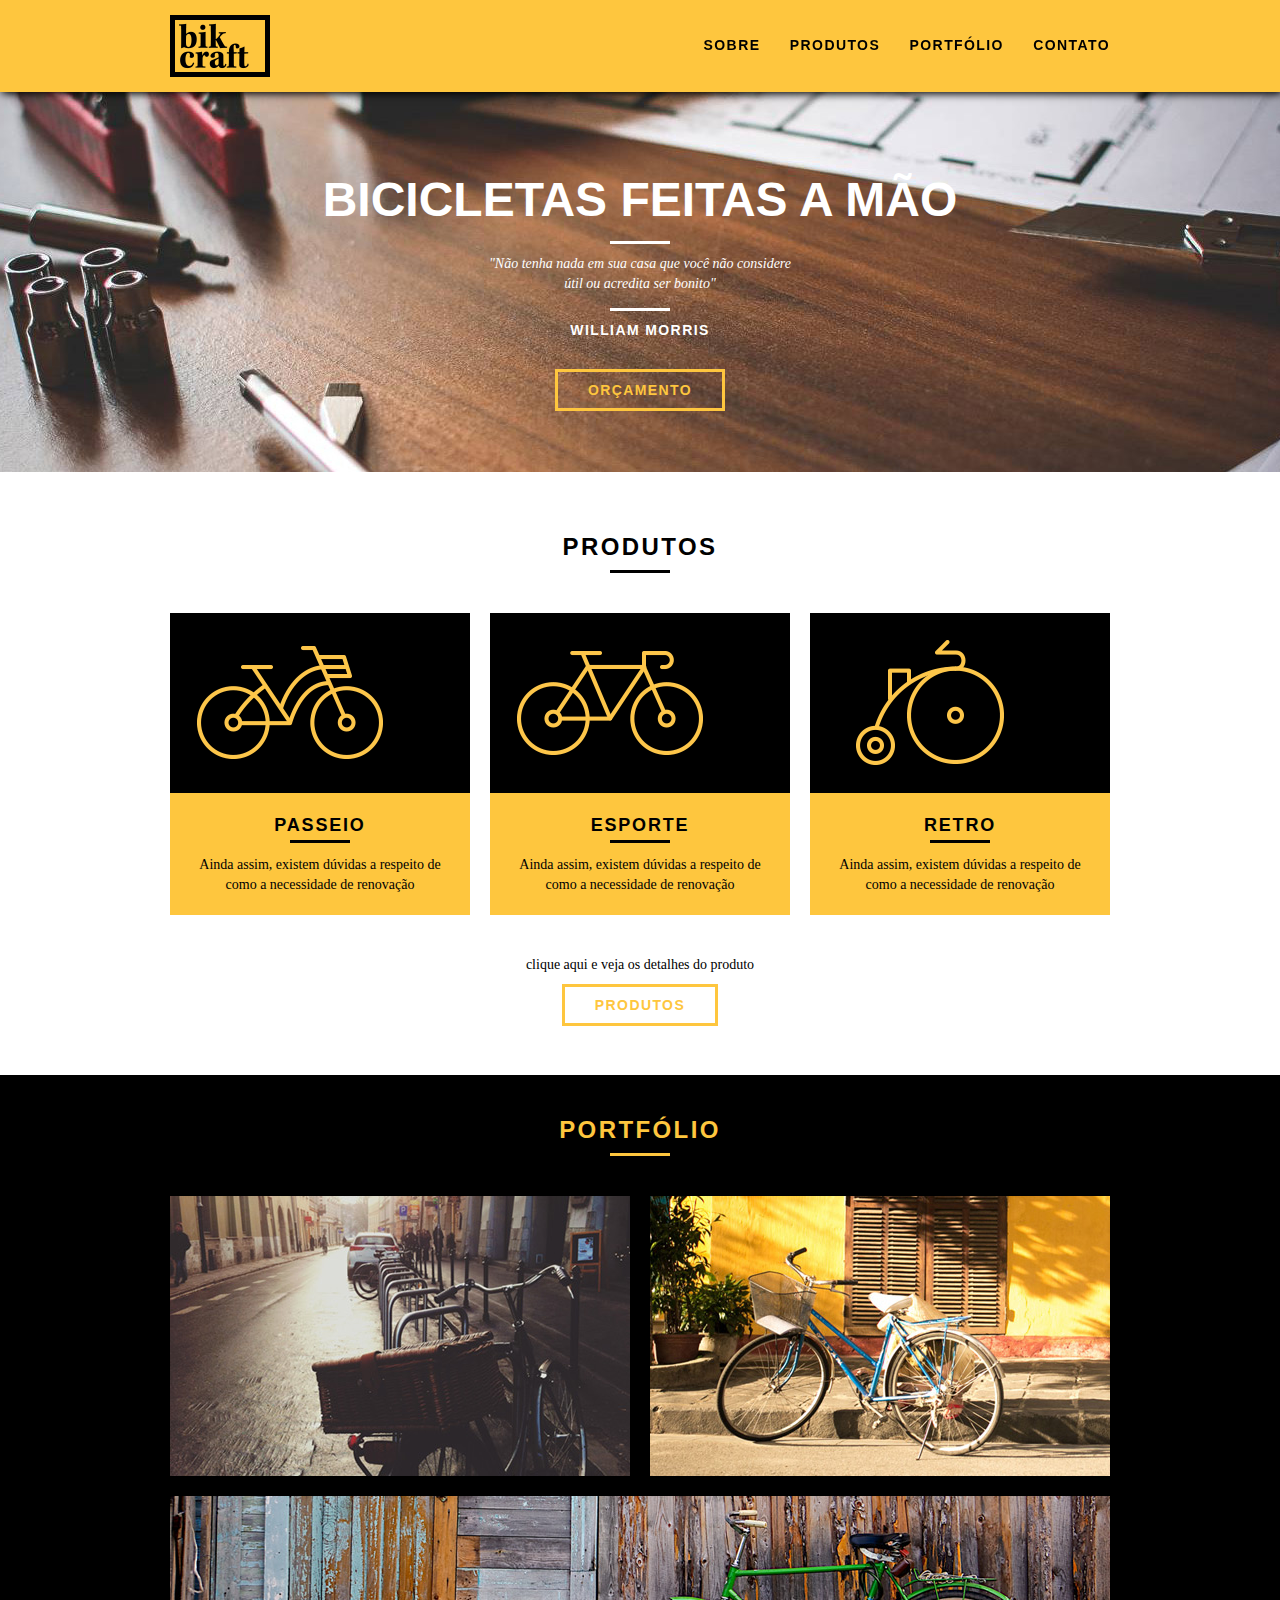
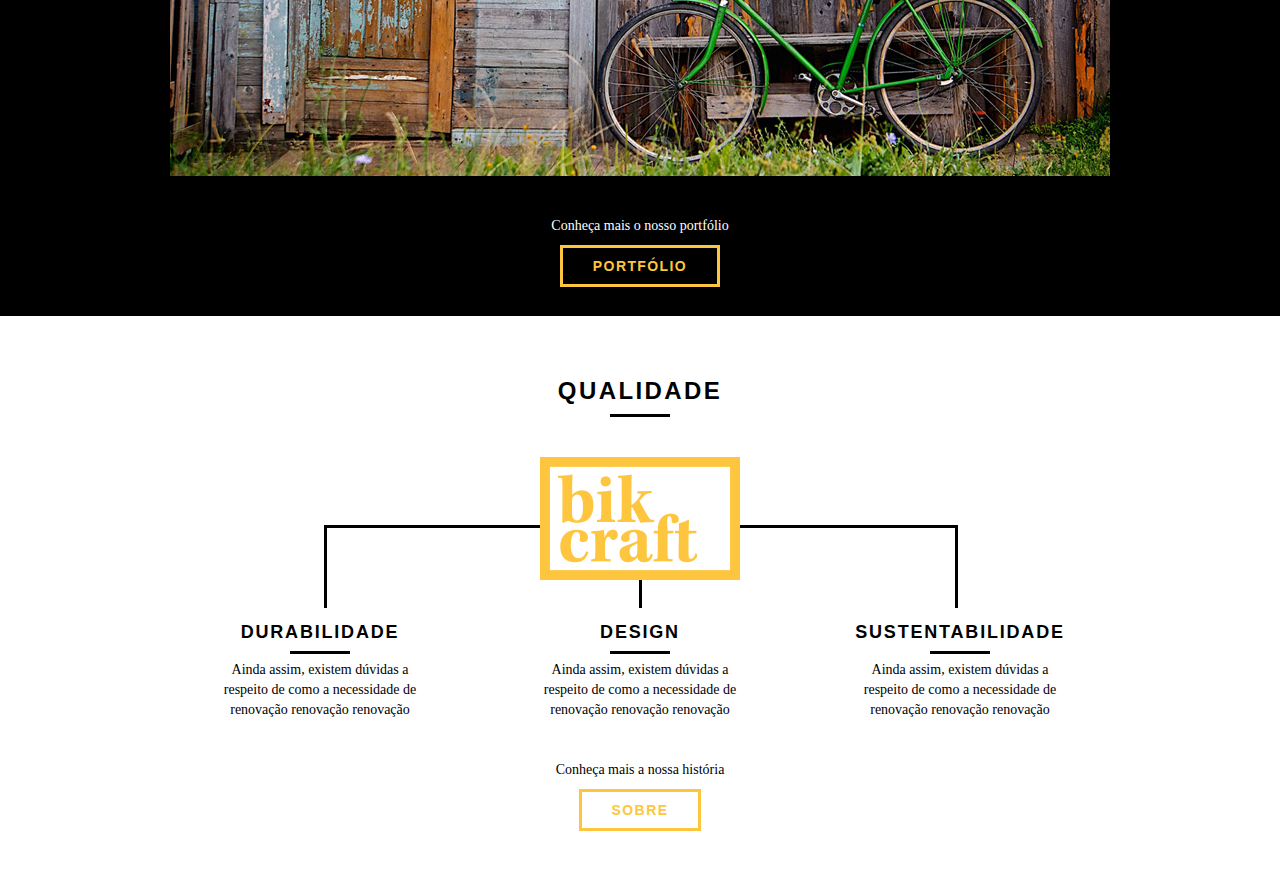
==== index.html @ 04f8bde7 "Criação da home" ====
<!DOCTYPE html>
<html lang="pt-br">

	<head>
		<meta charset="utf-8">
		<title>Bikcraft</title>
		<!--CSS-->
		<link rel="stylesheet" href="css/normalize.css">
		<link rel="stylesheet" href="css/reset.css">
		<link rel="stylesheet" href="css/grid.css">
		<link rel="stylesheet" href="css/style.css">
	</head>

	<body>

		<header class="header">
			<div class="container">
				<a href="index.html" class="grid-4">
					<img src="img/bikcraft.png" alt="Bikcraft">
				</a>
				<nav class="grid-12 header_menu">
					<ul>
						<li><a href="sobre.html">Sobre</a></li>
						<li><a href="produtos.html">Produtos</a></li>
						<li><a href="portfolio.html">Portfólio</a></li>
						<li><a href="contato.html">Contato</a></li>
					</ul>
				</nav>	
			</div>									
		</header>

		<section class="introduction">
			<div class="container">
				<h1>Bicicletas Feitas a Mão</h1>
				<blockquote class="quote-externo">
					<p>"Não tenha nada em sua casa que você não considere útil ou acredita ser bonito"</p>
					<cite>WILLIAM MORRIS</cite>
				</blockquote>
				<a href="produtos.html" class="btn">Orçamento</a>
			</div>
		</section>

		<section class="products container">
			<h2 class="subtitle">Produtos</h2>
			<ul class="products_list">

				<li class="grid-1-3">
					<div class="products_icon">
						<img src="img/produtos/passeio.png" alt="Bikcraft Passeio">
					</div>
					<h3>Passeio</h3>
					<p>Ainda assim, existem dúvidas a respeito de como a necessidade de renovação</p>
				</li>
				
				<li class="grid-1-3">
					<div class="products_icon">
						<img src="img/produtos/esporte.png" alt="Bikcraft Esporte">
					</div>
					<h3>Esporte</h3>
					<p>Ainda assim, existem dúvidas a respeito de como a necessidade de renovação</p>
				</li>
			
					<li class="grid-1-3">
						<div class="products_icon">
							<img src="img/produtos/retro.png" alt="Bikcraft Retro">
						</div>
						<h3>Retro</h3>
						<p>Ainda assim, existem dúvidas a respeito de como a necessidade de renovação</p>
					</li>
			</ul>

			<div class="call">
				<p>clique aqui e veja os detalhes do produto</p>
				<a href="produtos.html" class="btn btn-preto">Produtos</a>
			</div>
		</section> <!-- Fecha Produtos -->
		<section class="portfolio">
			<div class="container">
				<h2 class="subtitle">Portfólio</h2>
				<ul class="portfolio_list">
					<li class="grid-8"><img src="img/portfolio/retro.jpg" alt="Bicicleta Retro"></li>
					<li class="grid-8"><img src="img/portfolio/passeio.jpg" alt="Bicicleta Passeio"></li>
					<li class="grid-16"><img src="img/portfolio/esporte.jpg" alt="Bicicleta Esporte"></li>
				</ul>
				<div class="call">
					<p>Conheça mais o nosso portfólio</p>
					<a href="portfolio.html" class="btn">Portfólio</a>
				</div>
			</div>
		</section><!-- Fecha Portfólio -->
		<section class="quality container">
			<h2 class="subtitle">Qualidade</h2>
			<img src="img/bikcraft-qualidade.png" alt="Bikcraft">
			<ul class="quality_list">
				<li class="grid-1-3">
					<h3>Durabilidade</h3>
					<p>Ainda assim, existem dúvidas a respeito de como a necessidade de renovação renovação renovação</p>
				</li>
				<li class="grid-1-3">
					<h3>Design</h3>
					<p>Ainda assim, existem dúvidas a respeito de como a necessidade de renovação renovação renovação</p>
				</li>
				<li class="grid-1-3">
					<h3>sustentabilidade</h3>
					<p>Ainda assim, existem dúvidas a respeito de como a necessidade de renovação renovação renovação</p>
				</li>		
			</ul>
			<div class="call">
				<p>Conheça mais a nossa história</p>
				<a href="sobre.html" class="btn btn-preto">Sobre</a>
			</div>
		</section>
	</body>
</html>
---- css/grid.css ----
*, *:before, *:after {
  -webkit-box-sizing: border-box; 
  -moz-box-sizing: border-box; 
  box-sizing: border-box;
}

.container {
	width: 960px;
	margin: 0 auto;
	padding: 0px;
	position: relative;
}

.container:after, .container:before {
	content: " ";
	display: table;
}

.container:after {
	clear: both;
}

.grid-1, .grid-2, .grid-3, .grid-4, .grid-5, .grid-6, .grid-7, .grid-8, .grid-9, .grid-10, .grid-11, .grid-12, .grid-13, .grid-14, .grid-15, .grid-16, .grid-1-3 {
	float: left;
	margin-left: 10px;
	margin-right: 10px;
}

.grid-1 	{width: 40px;}
.grid-2 	{width: 100px;}
.grid-3 	{width: 160px;}
.grid-4 	{width: 220px;}
.grid-5 	{width: 280px;}
.grid-6 	{width: 340px;}
.grid-7 	{width: 400px;}
.grid-8 	{width: 460px;}
.grid-9 	{width: 520px;}
.grid-10 	{width: 580px;}
.grid-11 	{width: 640px;}
.grid-12 	{width: 700px;}
.grid-13 	{width: 760px;}
.grid-14 	{width: 820px;}
.grid-15 	{width: 880px;}
.grid-16 	{width: 940px;}
.grid-1-3	{width: 300px;}
---- css/style.css ----
/* Estilos Gerais */
body {
    font-family: Arial, Helvetica, sans-serif;
}

p {
    font-family: Georgia, 'Times New Roman', serif;
    font-size: 14px;
    line-height: 20px;
}

img {
    display: block;
}

.subtitle {
    font-weight: bold;
    font-size: 24px;
    line-height: 30px;
    letter-spacing: .1em;
    color: #000;
    text-transform: uppercase;
    text-align: center;
    margin-bottom: 40px;
}

.subtitle:after{
    content: '';
    display: block;
    width: 60px;
    height: 3px;
    background: #000;
    margin: 8px auto ;
}

.btn {
    color: #fec63e;
    border: 3px solid #fec63e;
    padding: 10px 30px;
    font-size: 14px;
    line-height: 20px;
    text-transform: uppercase;
    letter-spacing: .1em;
    font-weight: bold;
}

.btn:hover {
    color: #FFF;
    border-color: #FFF;
}

.btn.btn-preto:hover {
    color: #000;
    border-color: #000;
}


/* Header */

.header {
    position: fixed;
    top: 0;
    width: 100%;
    background: #fec63e;
    padding: 15px 0;
    z-index: 10;
    box-shadow: 2px 2px 8px #000;
}

.header_menu {
    text-align: right;
}

.header_menu ul li {
    display: inline-block;
    margin-left: 25px;
    margin-top: 20px;
}

.header_menu ul li a {
    color: #000;
    font-weight: bold;
    text-transform: uppercase;
    letter-spacing: .1em;
    font-size: 14px;
    line-height: 20px;
    padding: 10px 0;
}

.header_menu ul li a:hover {
    color: #FFF;
}

/* Introdução */

.introduction {
    width: 100%;
    height: 380px;
    background: url("../img/bg.jpg") no-repeat center;
    background-size: cover;
    margin-top: 92px;
    text-align: center;
    padding-top: 80px;
}

.introduction h1 {
    font-size: 48px;
    color: #FFF;
    font-weight: bold;
    text-transform: uppercase;
}

.quote-externo {
    max-width: 320px;
    margin: 0 auto;
    margin-bottom: 40px;
    color: #FFF;
}

.quote-externo p {
    font-style: italic;
}

.quote-externo p:before, .quote-externo p:after {
    content: '';
    display: block;
    width: 60px;
    height: 3px;
    background: #FFF;
    margin: 14px auto 10px auto;
}

.quote-externo cite {
    font-style: normal;
    font-weight: bold;
    font-size: 14px;
    letter-spacing: .1em;
}

/* Produtos */

.products {
    padding: 60px 0;
}

.products_list li {
    background: #fec63e;
    text-align: center;
}

.products_list li h3 {
    font-weight: bold;
    font-size: 18px;
    line-height: 25px;
    text-transform: uppercase;
    letter-spacing: .1em;
    margin-top: 20px;
}

.products_list li h3::after {
    content: '';
    display: block;
    width: 60px;
    height: 3px;
    background: #000;
    margin: 2px auto;
}

.products_list li p {
    padding: 10px 20px 20px 20px;
}

.products_icon {
    background: #000;
    padding: 20px;
}

.call {
    text-align: center;
    padding-top: 40px;
    clear: both;
}

.call p {
    margin-bottom: 20px;
}

/* portfólio */

.portfolio {
    width: 100%;
    background: #000;
    padding: 40px 0;
}

.portfolio .subtitle {
    color: #fec63e;
}

.portfolio .subtitle::after {
    background: #fec63e;
}

.portfolio_list li:last-child {
    margin-top: 20px;
}

.portfolio .call p {
    color: #FFF;
}

/* Qualidade */

.quality {
    padding: 60px 0;
}

.quality::after {
    content: '';
    width: 634px;
    height: 83px;
    display: block;
    background: url("../img/linhas.png") no-repeat center;
    position: absolute;
    top: 209px;
    right: 162px;
    z-index: -1;
}

.quality img {
    margin: 0 auto;
}

.quality_list {
    padding-top: 20px;
}

.quality_list li {
    text-align: center;
    padding: 0 40px;
}

.quality_list li h3 {
    font-weight: bold;
    font-size: 18px;
    line-height: 25px;
    text-transform: uppercase;
    letter-spacing: .1em;
    margin-top: 20px;
}

.quality_list li h3::after {
    content: '';
    display: block;
    width: 60px;
    height: 3px;
    background: #000;
    margin: 6px auto;
}
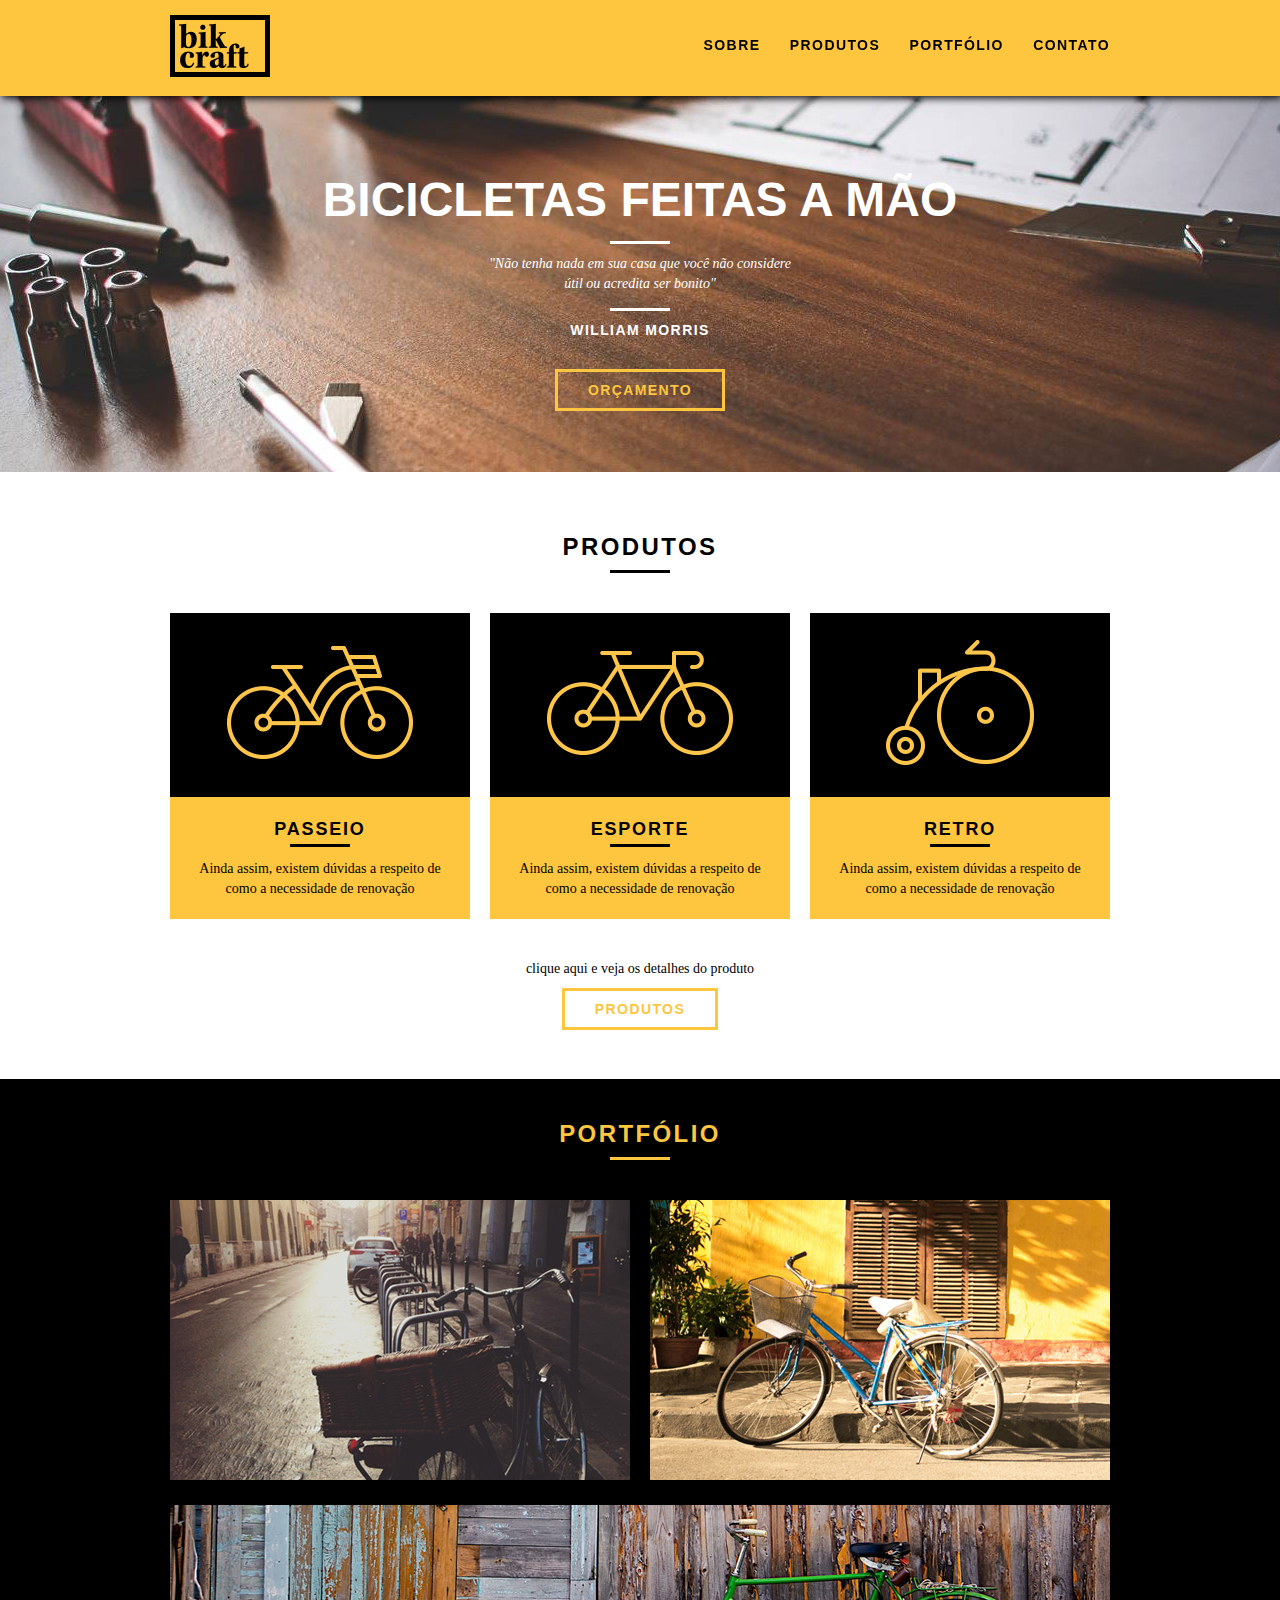
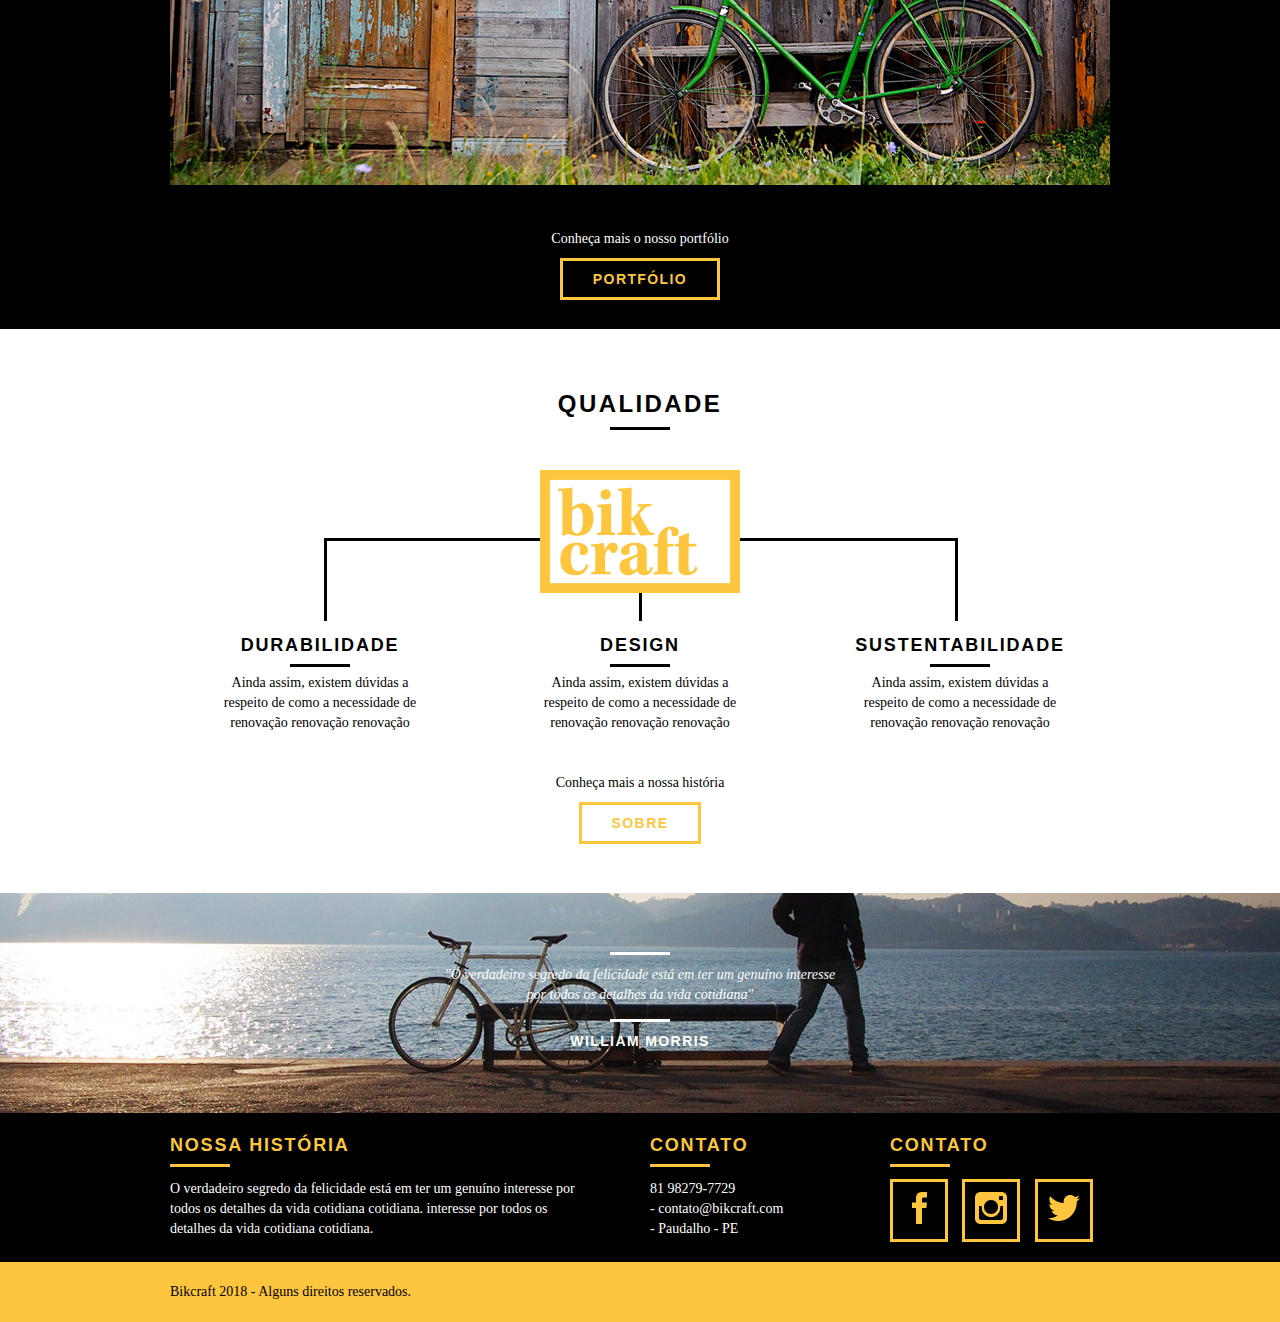
==== commit 87ffaaa3: "Título da home alterado" ====
--- a/index.html
+++ b/index.html
@@ -3,7 +3,10 @@
 
 	<head>
 		<meta charset="utf-8">
-		<title>Bikcraft</title>
+		<title>Bikcraft - Bicicletas Personalizadas</title>
+		<!--Favicon-->
+		<link rel="shortcut icon" href="img/favicon.ico" type="image/x-icon">
+		<link rel="icon" href="img/favicon.ico" type="image/x-icon">
 		<!--CSS-->
 		<link rel="stylesheet" href="css/normalize.css">
 		<link rel="stylesheet" href="css/reset.css">
@@ -73,7 +76,7 @@
 				<p>clique aqui e veja os detalhes do produto</p>
 				<a href="produtos.html" class="btn btn-preto">Produtos</a>
 			</div>
-		</section> <!-- Fecha Produtos -->
+		</section> <!-- Close Products -->
 		<section class="portfolio">
 			<div class="container">
 				<h2 class="subtitle">Portfólio</h2>
@@ -87,7 +90,7 @@
 					<a href="portfolio.html" class="btn">Portfólio</a>
 				</div>
 			</div>
-		</section><!-- Fecha Portfólio -->
+		</section><!-- Close Portfolio -->
 		<section class="quality container">
 			<h2 class="subtitle">Qualidade</h2>
 			<img src="img/bikcraft-qualidade.png" alt="Bikcraft">
@@ -109,6 +112,51 @@
 				<p>Conheça mais a nossa história</p>
 				<a href="sobre.html" class="btn btn-preto">Sobre</a>
 			</div>
-		</section>
+		</section><!-- Close Quality -->
+		<section class="break">
+			<blockquote class="quote-externo">
+				<p>"O verdadeiro segredo da felicidade está em ter um genuíno interesse por todos os detalhes da vida cotidiana"</p>
+				<cite>WILLIAM MORRIS</cite>
+			</blockquote>
+		</section><!-- Close Break -->
+
+		<footer>
+			<div class="footer">
+				<div class="container">
+
+					<div class="grid-8 footer_history">
+						<h3>Nossa História</h3>
+						<p>O verdadeiro segredo da felicidade está em ter um genuíno interesse por todos os detalhes da vida cotidiana cotidiana. interesse por todos os detalhes da vida cotidiana cotidiana.
+						</p>
+					</div>
+
+					<div class="grid-4 footer_contact">
+						<h3>Contato</h3>
+						<ul>
+							<li>81 98279-7729</li>
+							<li>- contato@bikcraft.com</li>
+							<li>- Paudalho - PE</li>
+						</ul>
+					</div>
+
+					<div class="grid-4 footer_net">
+						<h3>Contato</h3>
+						<ul>
+							<li><a href="http://facebook.com" target="_blank"><img src="img/redes-sociais/facebook.png" alt=""></a></li>
+
+							<li><a href="http://instagram.com" target="_blank"><img src="img/redes-sociais/instagram.png" alt=""></a></li>
+
+							<li><a href="http://twitter.com" target="_blank"><img src="img/redes-sociais/twitter.png" alt=""></a></li>
+						</ul>
+					</div>
+				</div>
+			</div>
+			<div class="copy">
+				<div class="container">
+					<p class="grid-16">Bikcraft 2018 - Alguns direitos reservados.</p>
+				</div>
+				
+			</div>
+		</footer>
 	</body>
 </html>--- a/css/style.css
+++ b/css/style.css
@@ -10,7 +10,7 @@
 }
 
 img {
-    display: block;
+    display: inline-block;
 }
 
 .subtitle {
@@ -31,6 +31,25 @@
     height: 3px;
     background: #000;
     margin: 8px auto ;
+}
+
+.internal-subtitle {
+    font-weight: bold;
+    font-size: 24px;
+    line-height: 30px;
+    letter-spacing: .1em;
+    color: #000;
+    text-transform: uppercase;
+    margin-bottom: 20px;
+}
+
+.internal-subtitle:after{
+    content: '';
+    display: block;
+    width: 60px;
+    height: 3px;
+    background: #000;
+    margin: 8px 0;
 }
 
 .btn {
@@ -54,6 +73,31 @@
     border-color: #000;
 }
 
+/* Internal Introduction*/
+
+.internal-intro {
+    width: 100%;
+    margin-top: 92px;
+    height: 160px;
+    text-align: center;
+    color: #FFF;
+    padding-top: 30px;
+}
+
+.internal-intro h1 {
+    font-size: 36px;
+    font-weight: bold;
+    text-transform: uppercase;
+}
+
+.internal-intro h1::after {
+    content: '';
+    display: block;
+    width: 60px;
+    height: 3px;
+    background: #FFF;
+    margin: 6px auto 10px auto;
+}
 
 /* Header */
 
@@ -88,6 +132,10 @@
 }
 
 .header_menu ul li a:hover {
+    color: #FFF;
+}
+
+.header_menu ul li a.link_active {
     color: #FFF;
 }
 
@@ -229,10 +277,12 @@
 
 .quality img {
     margin: 0 auto;
+    display: block;
 }
 
 .quality_list {
     padding-top: 20px;
+    overflow: auto; /*CLEAR-FIX*/
 }
 
 .quality_list li {
@@ -256,4 +306,76 @@
     height: 3px;
     background: #000;
     margin: 6px auto;
+}
+
+/*break*/
+
+.break {
+    width: 100%;
+    height: 220px;
+    background: url("../img/bg-footer.jpg") no-repeat center;
+    background-size: cover;
+    text-align: center;
+    padding-top: 45px;
+}
+
+.break .quote-externo {
+    max-width: 400px;
+}
+
+/*Footer*/
+
+.footer {
+    background: #000;
+    color: #FFF;
+    padding: 20px 0;
+}
+
+.footer h3 {
+    font-size: 18px;
+    line-height: 25px;
+    color: #fec63e;
+    text-transform: uppercase;
+    font-weight: bold;
+    letter-spacing: .1em;
+}
+
+.footer h3::after {
+    content: '';
+    display: block;
+    width: 60px;
+    height: 3px;
+    background: #fec63e;
+    margin: 6px 0 12px 0;
+}
+
+.footer_history {
+    padding-right: 40px;
+}
+
+.footer_contact ul li {
+    font-size: 14px;
+    line-height: 20px;
+    font-family: Georgia, 'Times New Roman', serif;
+}
+
+.footer_net ul li {
+    display: inline-block;
+    margin-right:  10px;
+}
+
+.footer_net ul li a {
+    border: 3px solid #fec63e;
+    display: block;
+    padding: 10px;
+}
+
+.footer_net ul li a:hover {
+    border-color: #FFF;
+}
+
+.copy {
+    width: 100%;
+    background: #fec63e;
+    padding: 20px 0;
 }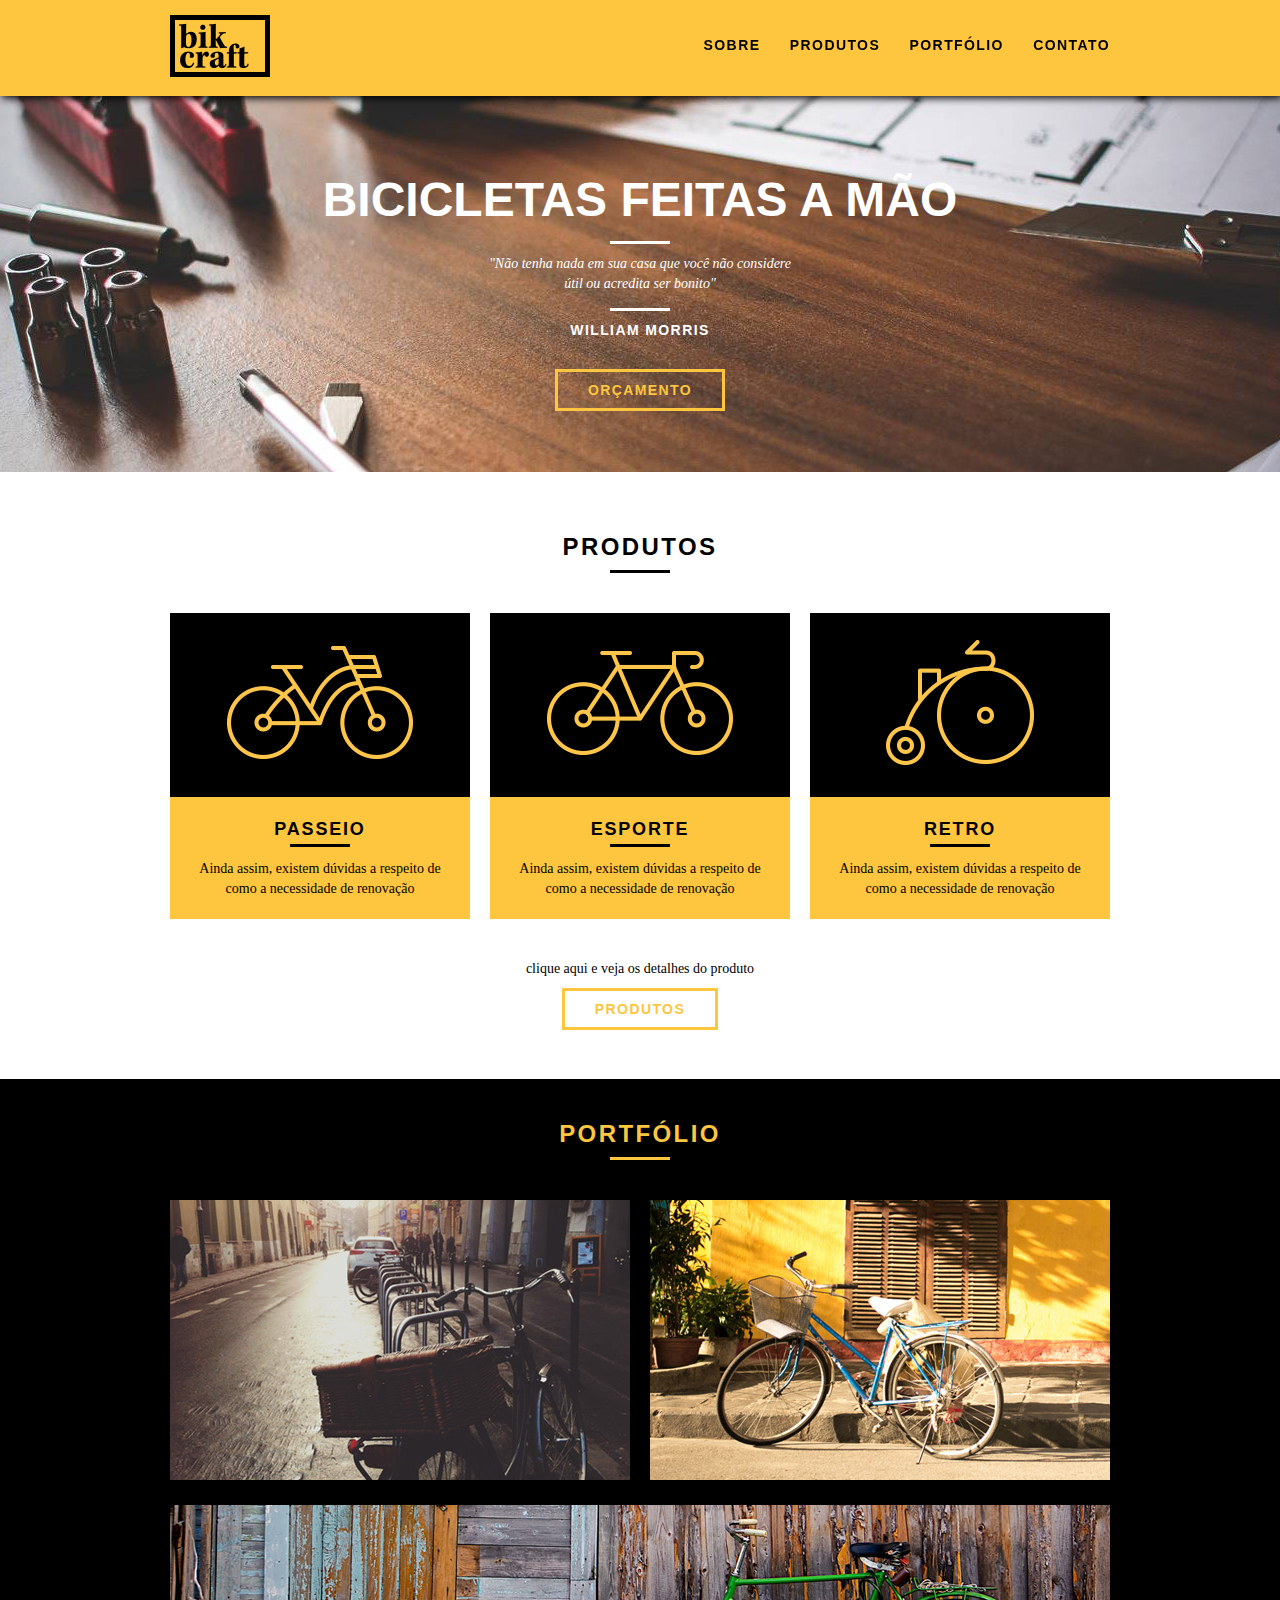
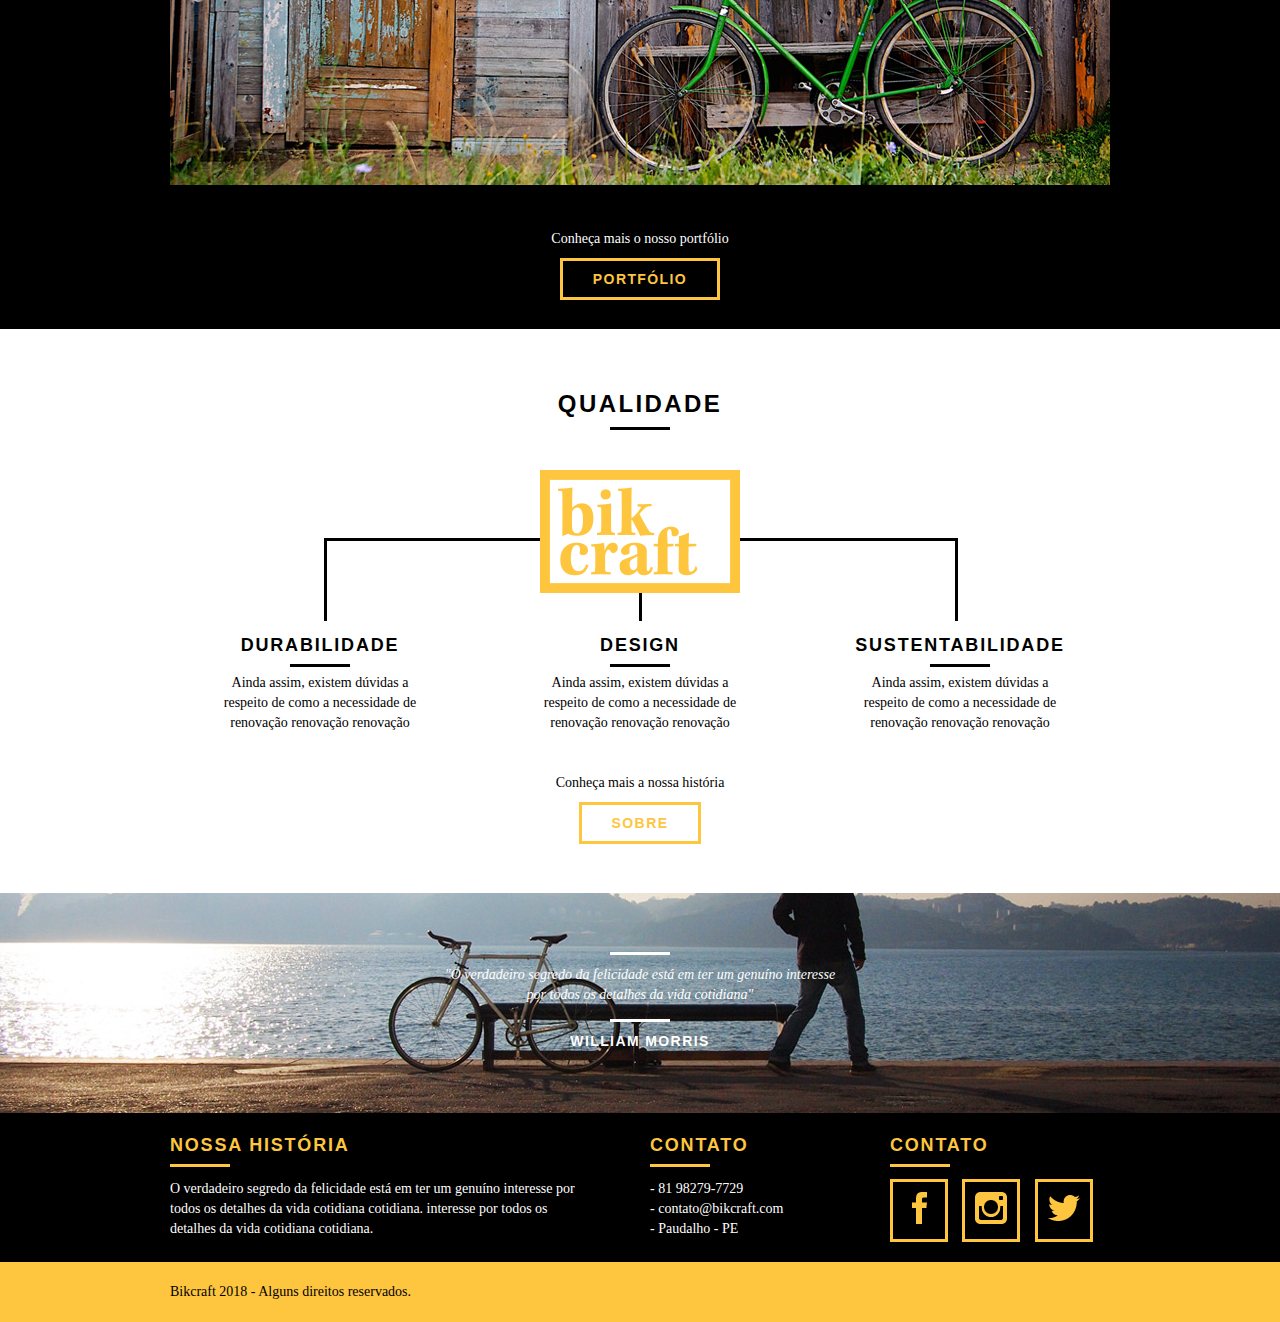
==== commit 6e404439: "Alterações na responsividade das páginas" ====
--- a/index.html
+++ b/index.html
@@ -12,6 +12,7 @@
 		<link rel="stylesheet" href="css/reset.css">
 		<link rel="stylesheet" href="css/grid.css">
 		<link rel="stylesheet" href="css/style.css">
+		<link rel="stylesheet" href="css/responsivo.css">
 	</head>
 
 	<body>
@@ -133,7 +134,7 @@
 					<div class="grid-4 footer_contact">
 						<h3>Contato</h3>
 						<ul>
-							<li>81 98279-7729</li>
+							<li>- 81 98279-7729</li>
 							<li>- contato@bikcraft.com</li>
 							<li>- Paudalho - PE</li>
 						</ul>
--- a/css/grid.css
+++ b/css/grid.css
@@ -42,4 +42,43 @@
 .grid-14 	{width: 820px;}
 .grid-15 	{width: 880px;}
 .grid-16 	{width: 940px;}
-.grid-1-3	{width: 300px;}+.grid-1-3	{width: 300px;}
+
+
+@media only screen and (min-width: 768px) and (max-width: 959px) {
+
+	.container {
+		width: 768px;
+	}
+	.grid-1 	{width: 28px;}
+	.grid-2 	{width: 76px;}
+	.grid-3 	{width: 124px;}
+	.grid-4 	{width: 172px;}
+	.grid-5 	{width: 220px;}
+	.grid-6 	{width: 268px;}
+	.grid-7 	{width: 316px;}
+	.grid-8 	{width: 364px;}
+	.grid-9 	{width: 412px;}
+	.grid-10 	{width: 460px;}
+	.grid-11 	{width: 508px;}
+	.grid-12 	{width: 556px;}
+	.grid-13 	{width: 604px;}
+	.grid-14 	{width: 652px;}
+	.grid-15 	{width: 700px;}
+	.grid-16 	{width: 748px;}
+	.grid-1-3	{width: 236px;}
+
+}
+
+@media only screen and (max-width: 767px) {
+
+	.container {
+		width: 300px;
+	}	
+
+	.grid-1, .grid-2, .grid-3, .grid-4, .grid-5, .grid-6, .grid-7, .grid-8, .grid-9, .grid-10, .grid-11, .grid-12, .grid-13, .grid-14, .grid-15, .grid-16, .grid-1-3 {
+		width: 300px;
+		margin: 0 0 20px 0;
+		float: none;
+	}
+}--- a/css/style.css
+++ b/css/style.css
@@ -11,6 +11,7 @@
 
 img {
     display: inline-block;
+    max-width: 100%;
 }
 
 .subtitle {
--- a/css/responsivo.css
+++ b/css/responsivo.css
@@ -0,0 +1,110 @@
+/* Style for tablets */
+@media only screen and (min-width: 768px) and (max-width: 959px) {
+
+
+
+/*QUALITY HOME*/
+.quality::after {
+	right: 66px;
+}
+.quality_list li {
+    padding: 0 10px;
+}
+
+/*FOOTER*/
+
+.footer_net ul li a {
+	padding: 6px;
+}
+.footer_net ul li img {
+	width: 26px;
+	height: 26px;
+}
+
+}
+
+/* Style for smartphones */
+@media only screen and (max-width: 767px) {
+
+.header {
+	position: relative;
+	padding-bottom: 0;
+}
+
+.header img {
+	display: block;
+	margin: 0 auto 20px auto;
+}
+
+.header_menu {
+	text-align: center;
+}
+
+.header_menu ul li {
+	margin: 5px;
+}
+
+.header_menu ul li a {
+	border: 4px solid #000;
+	width: 136px;
+	display: block;
+	float:left;
+}
+
+.header_menu ul li a:hover {
+
+	border-color: #FFF;
+
+}
+
+.header_menu ul li a.link_active {
+	border-color: #FFF;
+}
+
+/*INTRODUCTION*/
+.introduction {
+	margin-top: 0;
+	padding-top: 40px;
+	background: url("../img/bg-mobile.jpg") no-repeat center;
+    background-size: cover;
+}
+
+.introduction h1 {
+    font-size: 36px;
+}
+
+/*INTERNAL INTRO*/S
+
+.internal-intro {
+  margin-top: 0;
+}
+.interna-products {
+	margin-top: 0;
+}
+
+/*call*/
+
+.call {
+    padding-top: 10px;
+}
+
+/*QUALITY HOME*/
+.quality::after {
+	display: none;
+}
+
+/*ABOUT*/
+
+.about-quest p {
+	font-size: 14px;
+	line-height: 20px;
+    padding-right: 0;
+}
+
+.about-quest ul li{
+	font-size: 14px;
+	line-height: 35px;
+}
+
+
+}